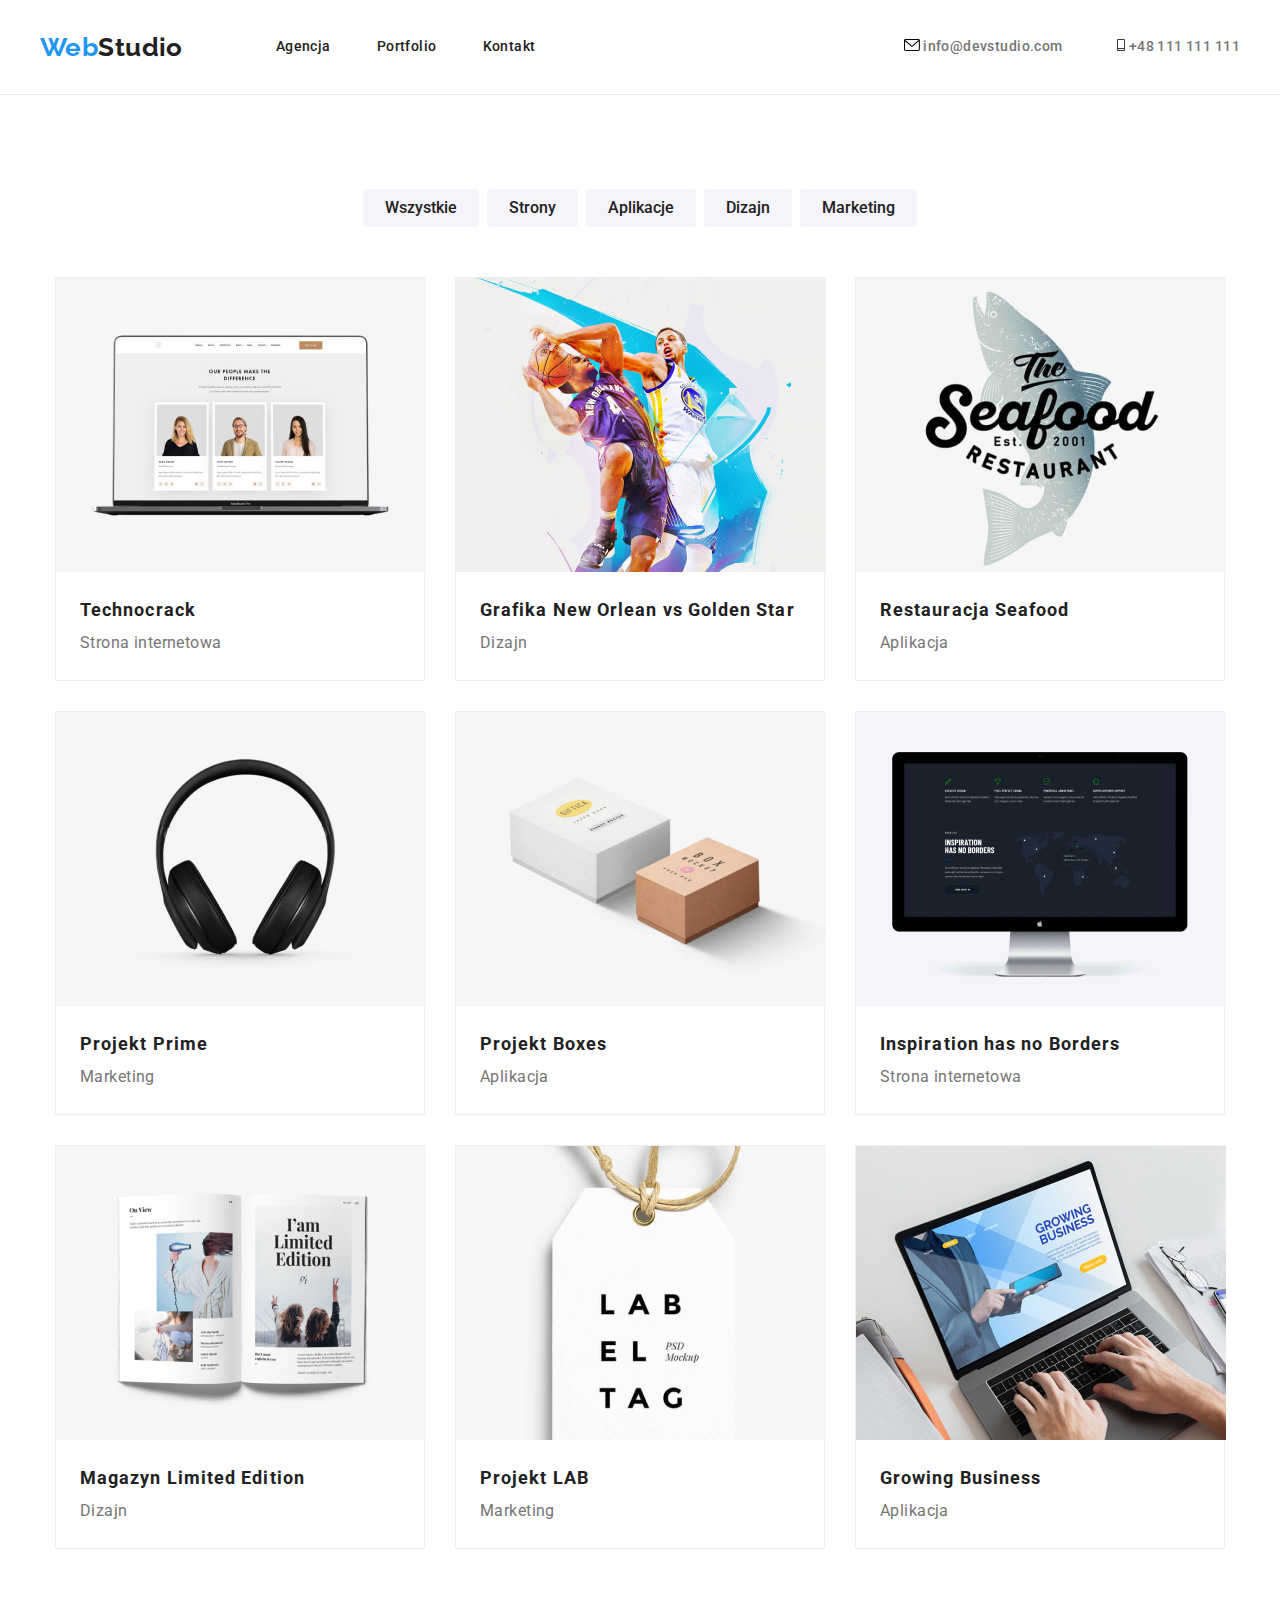
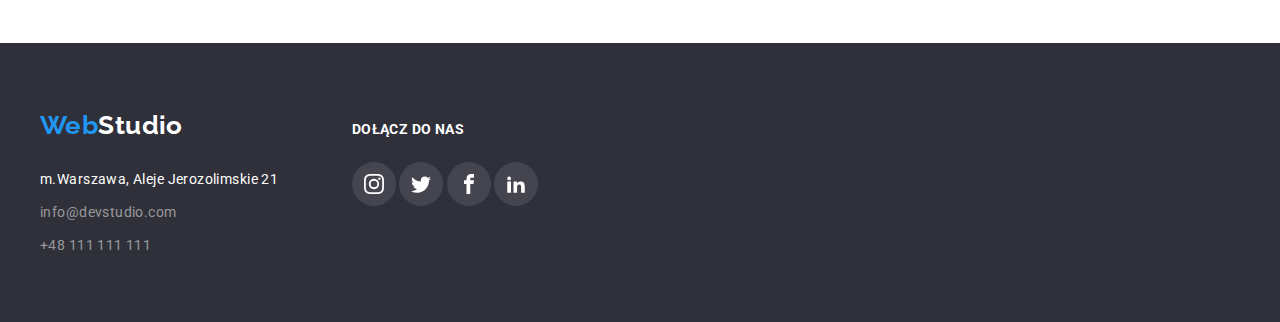
==== portfolio.html @ b8e0f30d "Add files via upload" ====
<!DOCTYPE html>
<html lang="pl">
  <head>
    <meta charset="UTF-8" />
    <meta http-equiv="X-UA-Compatible" content="IE=edge" />
    <meta name="viewport" content="width=device-width, initial-scale=1.0" />
    <title>Portfolio</title>

    <link rel="preconnect" href="https://fonts.googleapis.com" />
    <link rel="preconnect" href="https://fonts.gstatic.com" crossorigin />
    <link
      href="https://fonts.googleapis.com/css2?family=Raleway:wght@700&family=Roboto:wght@400;500;700;900&display=swap"
      rel="stylesheet"
    />

    <link rel="stylesheet" href="./css/styles.css" />
  </head>
  <body>
    <header class="border-nav">
      <div class="container">
        <!--Logo z linkiem-->
        <div class="line">
          <nav class="nav-list">
            <a class="logo-black" href="index.html"><span>Web</span>Studio</a>
            <!--sekcja nawigacyjna-->
            <ul class="nav-list-1">
              <li>
                <a class="link-nav" href="index.html"> Agencja</a>
              </li>
              <li><a class="link-nav" href="portfolio.html">Portfolio</a></li>
              <li><a class="link-nav" href="/kontakt">Kontakt</a></li>
            </ul>
          </nav>
          <!--kontakt-->
          <ul class="nav-list-2">
            <li>
              <a class="link-contact-header" href="mailto:info@devstudio.com">
                <svg width="16px" height="12px" class="icon-header-1">
                  <use href="images/icons.svg#icon-envelope"></use>
                </svg>
                info@devstudio.com</a
              >
            </li>
            <li>
              <a class="link-contact-header" href="tel:+48111111111">
                <svg width="16px" height="12px" class="icon-header-2">
                  <use href="images/icons.svg#icon-smartphone"></use></svg
                >+48 111 111 111</a
              >
            </li>
          </ul>
        </div>
      </div>
    </header>
    <main>
      <div class="container">
        <section class="section">
          <ul class="product-cards-nav">
            <li>
              <button class="link-button" type="button">Wszystkie</button>
            </li>
            <li>
              <button class="link-button" type="button">Strony</button>
            </li>
            <li>
              <button class="link-button" type="button">Aplikacje</button>
            </li>
            <li>
              <button class="link-button" type="button">Dizajn</button>
            </li>
            <li>
              <button class="link-button" type="button">Marketing</button>
            </li>
          </ul>

          <ul class="products-cards">
            <li class="product-background">
              <figure>
                <img
                  class="img"
                  src="./images/project1.jpg"
                  alt="Technocrack"
                  width="370"
                  height="294"
                />
                <figcaption class="description">
                  <h3 class="head-3">Technocrack</h3>
                  <p class="head-4">Strona internetowa</p>
                </figcaption>
              </figure>
            </li>
            <li class="product-background">
              <figure>
                <img
                  class="img"
                  src="./images/project2.jpg"
                  alt="New Orlean vs Golden Star"
                  width="370"
                  height="294"
                />
                <figcaption class="description">
                  <h3 class="head-3">Grafika New Orlean vs Golden Star</h3>
                  <p class="head-4">Dizajn</p>
                </figcaption>
              </figure>
            </li>

            <li class="product-background">
              <figure>
                <img
                  class="img"
                  src="./images/project3.jpg"
                  alt="Restauracja Seafood"
                  width="370"
                  height="294"
                />
                <figcaption class="description">
                  <h3 class="head-3">Restauracja Seafood</h3>
                  <p class="head-4">Aplikacja</p>
                </figcaption>
              </figure>
            </li>

            <li class="product-background">
              <figure>
                <img
                  class="img"
                  src="./images/project4.jpg"
                  alt="Projekt Prime"
                  width="370"
                  height="294"
                />
                <figcaption class="description">
                  <h3 class="head-3">Projekt Prime</h3>
                  <p class="head-4">Marketing</p>
                </figcaption>
              </figure>
            </li>

            <li class="product-background">
              <figure>
                <img
                  class="img"
                  src="./images/project5.jpg"
                  alt="Projekt Boxes"
                  width="370"
                  height="294"
                />
                <figcaption class="description">
                  <h3 class="head-3">Projekt Boxes</h3>
                  <p class="head-4">Aplikacja</p>
                </figcaption>
              </figure>
            </li>

            <li class="product-background">
              <figure>
                <img
                  class="img"
                  src="./images/project6.jpg"
                  alt="Inspiration has no Borders"
                  width="370"
                  height="294"
                />
                <figcaption class="description">
                  <h3 class="head-3">Inspiration has no Borders</h3>
                  <p class="head-4">Strona internetowa</p>
                </figcaption>
              </figure>
            </li>

            <li class="product-background">
              <figure>
                <img
                  class="img"
                  src="./images/project7.jpg"
                  alt="Magazyn Limited Edition"
                  width="370"
                  height="294"
                />
                <figcaption class="description">
                  <h3 class="head-3">Magazyn Limited Edition</h3>
                  <p class="head-4">Dizajn</p>
                </figcaption>
              </figure>
            </li>

            <li class="product-background">
              <figure>
                <img
                  class="img"
                  src="./images/project8.jpg"
                  alt="Projekt LAB"
                  width="370"
                  height="294"
                />
                <figcaption class="description">
                  <h3 class="head-3">Projekt LAB</h3>
                  <p class="head-4">Marketing</p>
                </figcaption>
              </figure>
            </li>

            <li class="product-background">
              <figure>
                <img
                  class="img"
                  src="./images/project9.jpg"
                  alt="Growing Business"
                  width="370"
                  height="294"
                />
                <figcaption class="description">
                  <h3 class="head-3">Growing Business</h3>
                  <p class="head-4">Aplikacja</p>
                </figcaption>
              </figure>
            </li>
          </ul>
        </section>
      </div>
    </main>

    <footer class="footer section">
      <div class="container">
        <div class="join">
          <a class="logo-white" href="index.html"><span>Web</span>Studio</a>

          <address class="adress">
            <ul>
              <li class="space">m.Warszawa, Aleje Jerozolimskie 21</li>
              <li class="space">
                <a class="link-nav-footer" href="mailto:info@devstudio.com">info@devstudio.com</a>
              </li>
              <li class="space">
                <a class="link-nav-footer" href="tel:+48111111111">+48 111 111 111</a>
              </li>
            </ul>
          </address>
        </div>
        <div class="join-1">
          <ul>
            <a class="adress-1">DOŁĄCZ DO NAS</a>
            <li class="position-2">
              <svg width="20px" height="20px" class="icon-1">
                <use href="images/icons.svg#icon-instagram"></use>
              </svg>
            </li>
            <li class="position-2">
              <svg width="20px" height="20px" class="icon-1">
                <use href="images/icons.svg#icon-twitter"></use>
              </svg>
            </li>
            <li class="position-2">
              <svg width="20px" height="20px" class="icon-1">
                <use href="images/icons.svg#icon-facebook"></use>
              </svg>
            </li>
            <li class="position-2">
              <svg width="20px" height="20px" class="icon-1">
                <use href="images/icons.svg#icon-linkedin2"></use>
              </svg>
            </li>
          </ul>
        </div>
      </div>
    </footer>
  </body>
</html>
---- css/styles.css ----
:root {
  --backgroud-page-color: #e5e5e5;
  --brand-main-color: #2196f3;
  --brand-color-background: #2f303a;
  --brand-color-black: #212121;
  --brand-color-grey: #f5f4fa;
  --brand-color-white: #ffffff;
  --nav-footer-color: #999999;
  --brand-color-contact: #757575;
  --backgroud-color-another: #ececec;
  --font-primary: 'Roboto', sans-serif;
  --font-main: 'Raleway', sans-serif;
  --icon-company-grey: #afb1b8;
}
* {
  margin: 0;
  padding: 0;
}
ul {
  list-style-type: none;
}
a {
  text-decoration: none;
}
button {
  cursor: pointer;
}
span {
  color: var(--brand-main-color);
}
h2 {
  font-weight: 700;
  font-size: 36px;
  line-height: 1.16;
  text-align: center;
}
p {
  color: var(--brand-color-contact);
  line-height: 1.19;
}

body {
  font-family: var(--font-primary);
  color: var(--brand-color-black);
  letter-spacing: 0.03em;
  font-size: 14px;
  line-height: 1.71;
}

.container {
  width: 100%;
  max-width: 1200px;
  margin: 0 auto;
}
.section {
  padding: 94px 0;
}

/*header*/

.border-nav {
  border-bottom: 1px solid #ececec;
}
.line {
  display: flex;
  align-items: center;
  justify-content: space-between;
}
.nav-list {
  display: flex;
  padding: 25px 0;
  align-items: center;
}

.nav-list-1 {
  display: flex;
  gap: 46px;
  padding-left: 93px;
}
.nav-list-2 {
  display: flex;
  gap: 50px;
  padding-left: 345px;
}

.logo-black,
.logo-white {
  font-family: var(--font-main);
  font-weight: 700;
  font-size: 26px;
}
.logo-black {
  color: var(--brand-color-black);
}
.logo-white {
  color: var(--brand-color-white);
  padding-bottom: 15.5px;
  display: inline-flex;
}
/*przyciski nawigacyjne*/
.link-nav,
.link-contact-header {
  font-weight: 500;
  color: var(--brand-color-black);
}

.link-contact-header {
  font-weight: 500;
  color: var(--brand-color-contact);
}
.link-contact-header:focus,
.link-contact-header:hover,
.link-nav:focus,
.link-nav:hover {
  color: var(--brand-main-color);

}

/*footer*/
.footer {
  background-color: var(--brand-color-background);
  padding: 60px 0;
  line-height: 1.71;
}
.adress {
  display: flex;
  justify-content: flex-start;
  font-style: normal;
  color: var(--brand-color-white);
  padding-right: 70px;
}
.link-nav-footer {
  justify-content: center;
  color: var(--nav-footer-color);
}
.link-nav-footer:focus,
.link-nav-footer:hover {
  color: var(--brand-main-color);
}
.space {
  padding: 4.5px 0;
}

/* sekcja zamów*/
.order {
  display: flex;
  background-color: var(--brand-color-background);
  background-image: linear-gradient(to right, rgba(47, 48, 58, 0.4), rgba(47, 48, 58, 0.4)),
    url(../images/Img.jpg);
  background-size: 1600px;
  background-repeat: no-repeat;
  background-position: 50% 50%;
  letter-spacing: 0.6em;
  text-align: center;
  justify-content: center;
  padding: 200px 0;
}
.background-gradient {
  display: flex;

  align-items: center;
}
/*tekst na szarym tle */
.title {
  font-weight: 900;
  font-size: 44px;
  line-height: 1.36;
  color: var(--brand-color-white);
  padding-bottom: 30px;
  letter-spacing: 0.06em;
}
/*przycisk zamów*/
.link-order-button {
  display: inline-flex;
  font-family: var(----font-primary); /*"Roboto", sans-serif;*/
  font-weight: 700;
  font-size: 16px;
  line-height: 1.875;
  background-color: var(--brand-main-color);
  color: var(--brand-color-white);
  letter-spacing: 0.06em;
  border-style: none;
  border-radius: 4px;
  padding: 10px 41px;
}

/* seckja lorem ipsum*/
.feature-list {
  display: flex;
  gap: 30px;
}
.head-1 {
  font-weight: 700;
  font-size: 14px;
  line-height: 1.14;
  padding-bottom: 10px;
  padding-top: 30px;
}
.head-2 {
  font-weight: 400;
  font-size: 14px;
  line-height: 1.71;
}

/*czym się zajmujemy*/

.what-we-do {
  padding-bottom: 50px;
  background-color: var(--brand-color-white);
}
.what-we-do-list {
  display: flex;
  justify-content: center;
  gap: 30px;
  filter: drop-shadow(0px 4px 4px rgba(0, 0, 0, 0.25));
}

/*nasz zespół*/

.team {
  background-color: var(--brand-color-grey);
}

.team-list-element {
  display: flex;
  gap: 30px;
  justify-content: center;
  padding-top: 50px;
}

.team-background {
  background-color: var(--brand-color-white);
  box-shadow: 0px 1px 3px rgba(0, 0, 0, 0.12), 0px 1px 1px rgba(0, 0, 0, 0.14),
    0px 2px 1px rgba(0, 0, 0, 0.2);
  border-radius: 0px 0px 4px 4px;
}
.name-1 {
  font-weight: 500;
  font-size: 16px;
  line-height: 1.17;
  padding-top: 30px;
  padding-bottom: 10px;
  text-align: center;
}
.name-2 {
  font-size: 16px;
  line-height: 1.19;
  text-align: center;
  padding-bottom: 8px;
}
/*nawigacja po portfolio*/

.product-cards-nav {
  display: flex;
  gap: 8px;
  padding-bottom: 50px;
  justify-content: center;
}
/*przyciski nawigacyjne portfolio*/

.link-button {
  display: flex;
  font-family: var(----font-primary);
  font-weight: 500;
  font-size: 16px;
  line-height: 1.625;
  color: var(--brand-color-black);
  background: var(--brand-color-grey);
  border-radius: 4px;
  padding: 6px 22px;
  border-style: none;
}
.link-button:focus,
.link-button:hover {
  color: var(--brand-color-white);
  background-color: var(--brand-main-color);
  box-shadow: 0px 3px 1px rgba(0, 0, 0, 0.1), 0px 1px 2px rgba(0, 0, 0, 0.08),
    0px 2px 2px rgba(0, 0, 0, 0.12);
}
/*karty produktów*/

.products-cards {
  display: flex;
  justify-content: center;
  flex-wrap: wrap;
  gap: 30px;
}
.product-background {
  display: block;
  background-color: var(--brand-color-white);
  width: 368px;
  height: 402px;
  border: 1px solid #eeeeee;
}
.product-background:focus,
.product-background:hover {
  box-shadow: 1px 1px rgba(0, 0, 0, 0.12), 0px 4px 4px rgba(0, 0, 0, 0.06),
    1px 4px 6px rgba(0, 0, 0, 0.16);
  cursor: pointer;
}

.description {
  padding: 20px 24px;
}

.head-3 {
  font-weight: 700;
  font-size: 18px;
  line-height: 2;
  letter-spacing: 0.06em;
}
.head-4 {
  font-size: 16px;
  line-height: 1.875;
}

/*pomocnicze*/

.padding-0 {
  padding-top: 0;
  padding-bottom: 53px;
}
.img {
  display: block;
}
.icon-header {
  display: inline-block;
  fill: black;
  padding-right: 10px;
}

.icon-header:focus,
.icon-header:hover {
fill: var(--brand-main-color);
}

.list-position {
  margin: 16px 32px 30px 32px;
}
.position {
  display: inline-flex;
  align-content: center;
}

.icon {
  fill: #afb1b8;
  cursor: pointer;
  padding: 12px;
}
.position:focus,
.position:hover {
  background-color: var(--brand-main-color);
  border-radius: 50%;
}
.icon:focus,
.icon:hover {
  fill: var(--brand-color-white);
  padding: 12px;
}

.position-2 {
  display: inline-flex;
  padding: 5px;
  font-style: normal;
  color: var(--brand-color-white);
  border-radius: 50%;
  background-color: rgba(255, 255, 255, 0.1);
  padding: 12px;
}
.icon-1 {
  fill: var(--brand-color-white);
  cursor: pointer;
}

.position-2:focus,
.position-2:hover {
  background-color: var(--brand-main-color);
}
.adress-1 {
  display: block;
  font-style: normal;
  color: var(--brand-color-white);
  padding-bottom: 20px;
  font-weight: 700;
}
.join {
  display: inline-flex;
  flex-direction: column;
}
.join-1 {
  display: inline-flex;
}

.icon-2 {
  fill: var(--icon-company-grey);
  border: 1px solid var(--icon-company-grey);
  padding: 16px 32px;
  cursor: pointer;
  border-radius: 4px;
}

.icon-2:focus,
.icon-2:hover {
  fill: var(--brand-main-color);
  border-color: var(--brand-main-color);
}
.position-company {
  display: flex;
  justify-content: space-between;
  align-items: center;
}
.img-lorem {
  background-color: var(--brand-color-grey);
  border-radius: 4px;
  padding: 25px 100px;
}
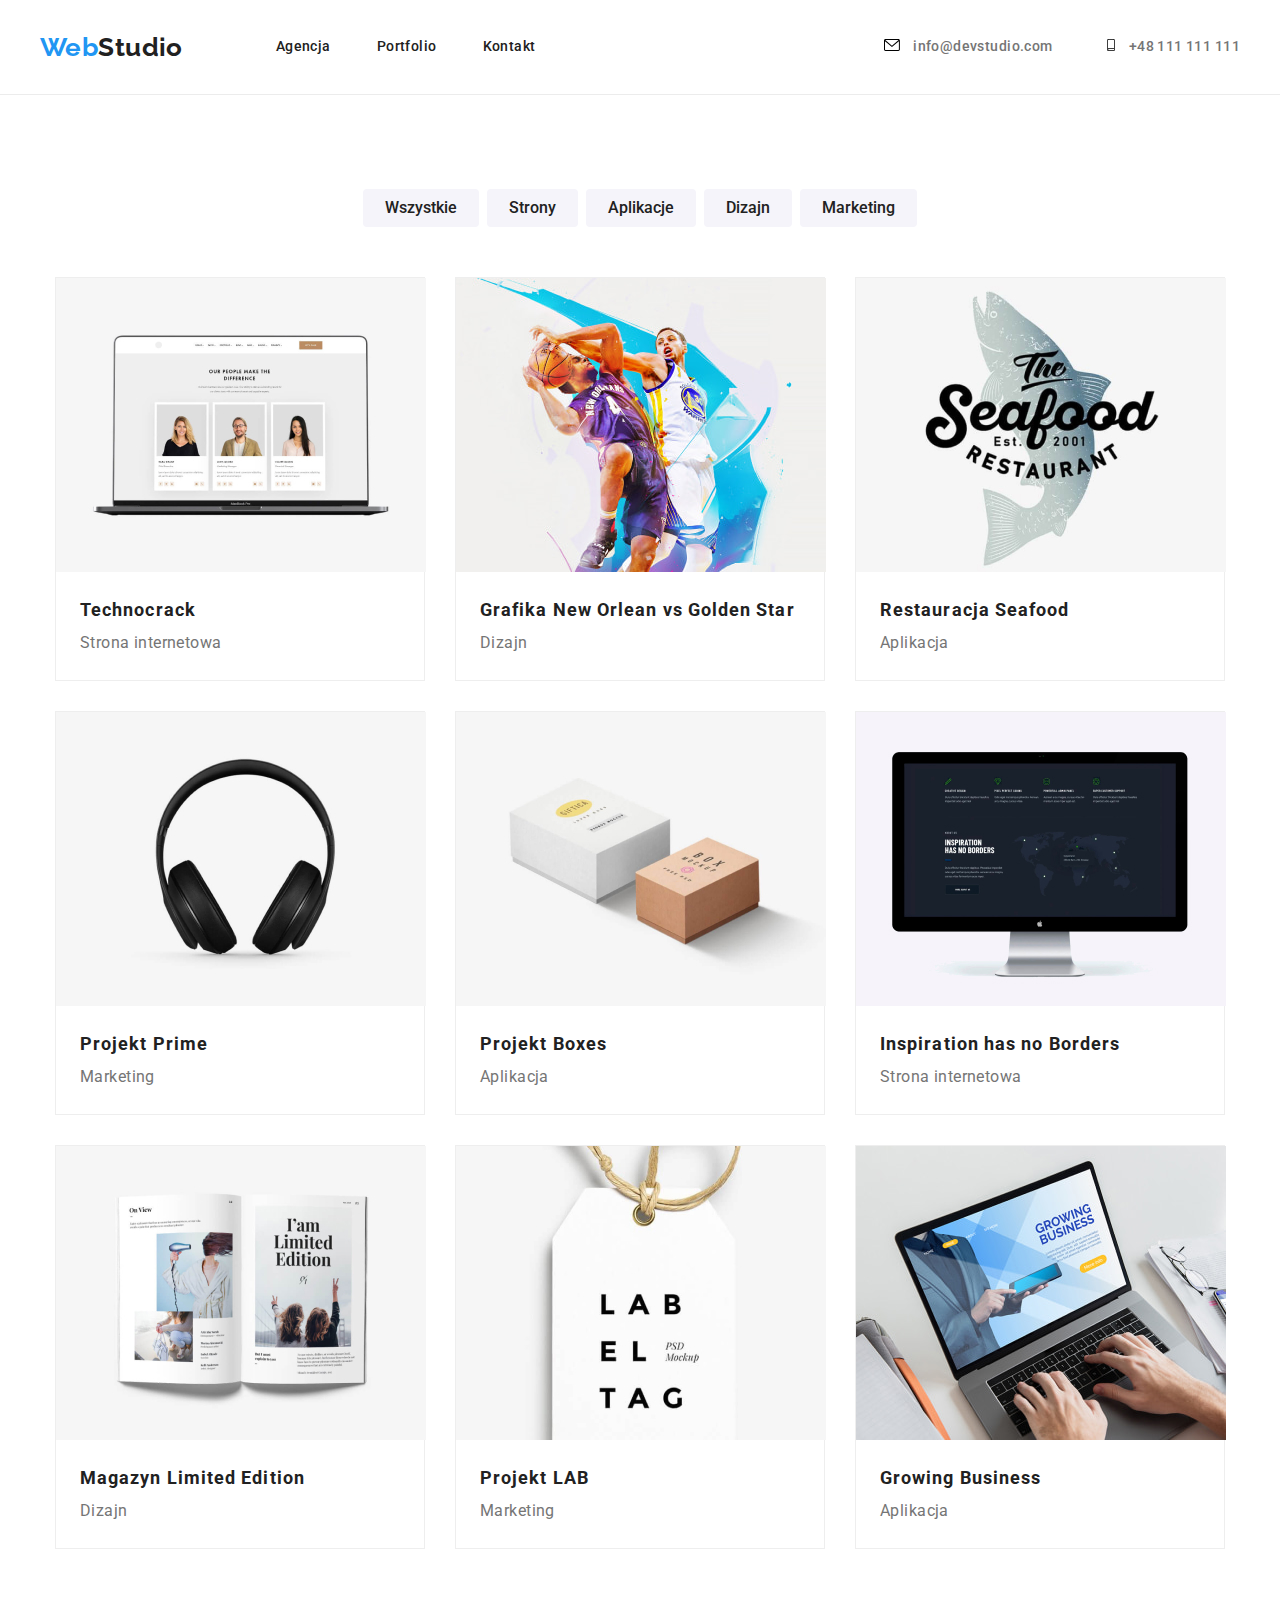
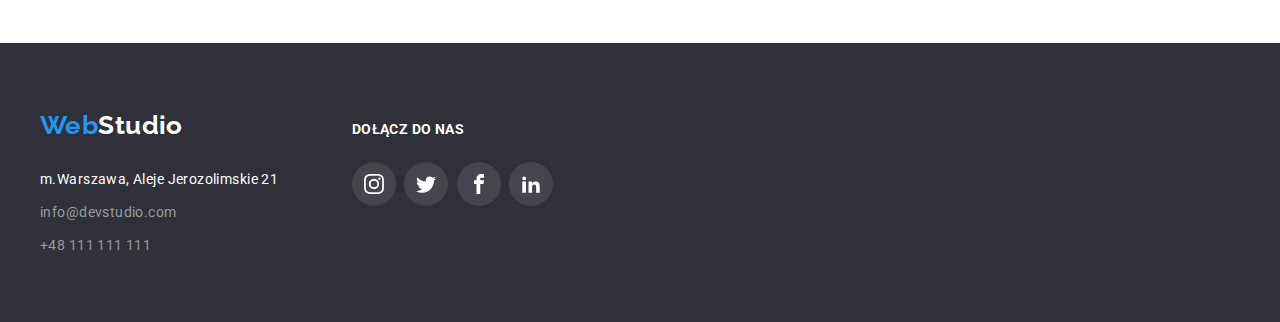
==== commit 118e77d9: "do sprawdzenia" ====
--- a/portfolio.html
+++ b/portfolio.html
@@ -35,7 +35,7 @@
           <ul class="nav-list-2">
             <li>
               <a class="link-contact-header" href="mailto:info@devstudio.com">
-                <svg width="16px" height="12px" class="icon-header-1">
+                <svg width="16px" height="12px" class="icon-header">
                   <use href="images/icons.svg#icon-envelope"></use>
                 </svg>
                 info@devstudio.com</a
@@ -43,7 +43,7 @@
             </li>
             <li>
               <a class="link-contact-header" href="tel:+48111111111">
-                <svg width="16px" height="12px" class="icon-header-2">
+                <svg width="16px" height="12px" class="icon-header">
                   <use href="images/icons.svg#icon-smartphone"></use></svg
                 >+48 111 111 111</a
               >
--- a/css/styles.css
+++ b/css/styles.css
@@ -113,7 +113,6 @@
 .link-nav:focus,
 .link-nav:hover {
   color: var(--brand-main-color);
-
 }
 
 /*footer*/
@@ -331,7 +330,7 @@
 
 .icon-header:focus,
 .icon-header:hover {
-fill: var(--brand-main-color);
+  fill: var(--brand-main-color);
 }
 
 .list-position {
@@ -360,14 +359,15 @@
 
 .position-2 {
   display: inline-flex;
-  padding: 5px;
   font-style: normal;
   color: var(--brand-color-white);
   border-radius: 50%;
   background-color: rgba(255, 255, 255, 0.1);
   padding: 12px;
+  margin-right: 5px;
 }
 .icon-1 {
+  display: flex;
   fill: var(--brand-color-white);
   cursor: pointer;
 }
@@ -377,8 +377,7 @@
   background-color: var(--brand-main-color);
 }
 .adress-1 {
-  display: block;
-  font-style: normal;
+  display: flex;
   color: var(--brand-color-white);
   padding-bottom: 20px;
   font-weight: 700;
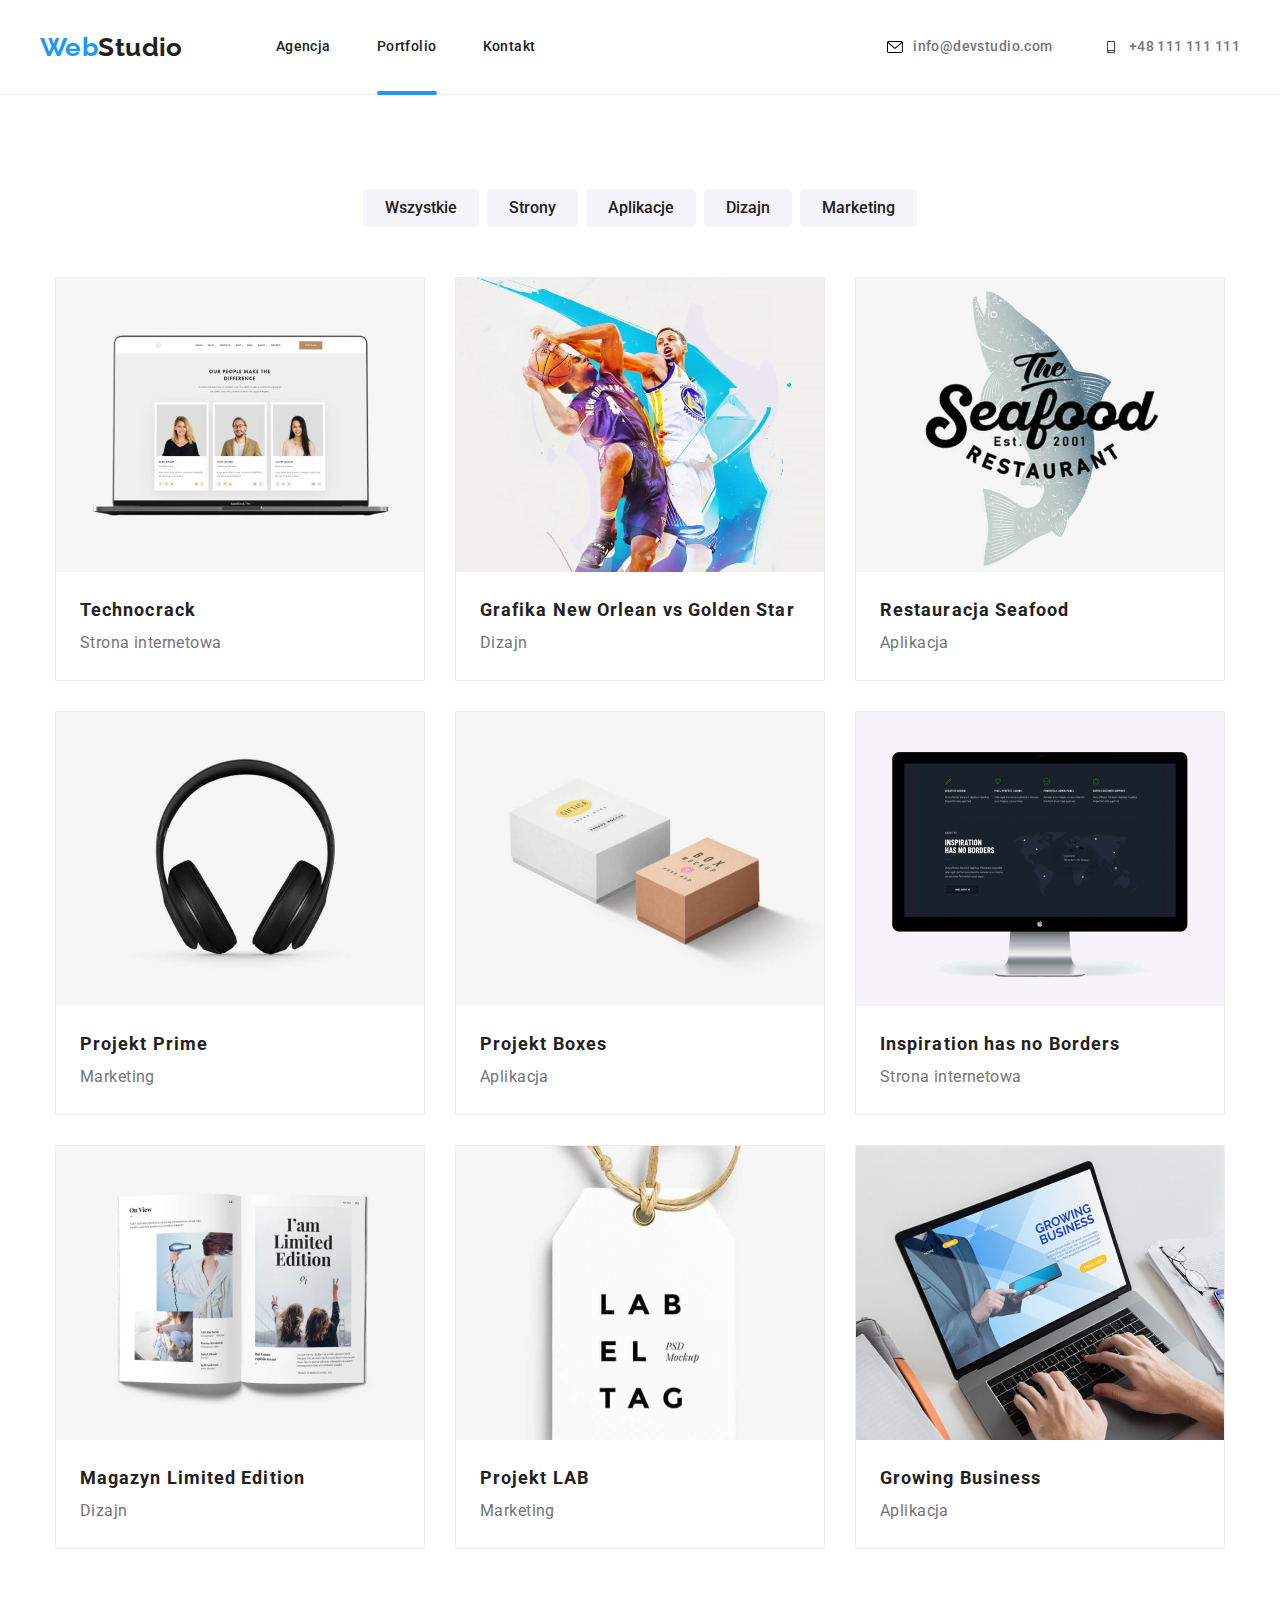
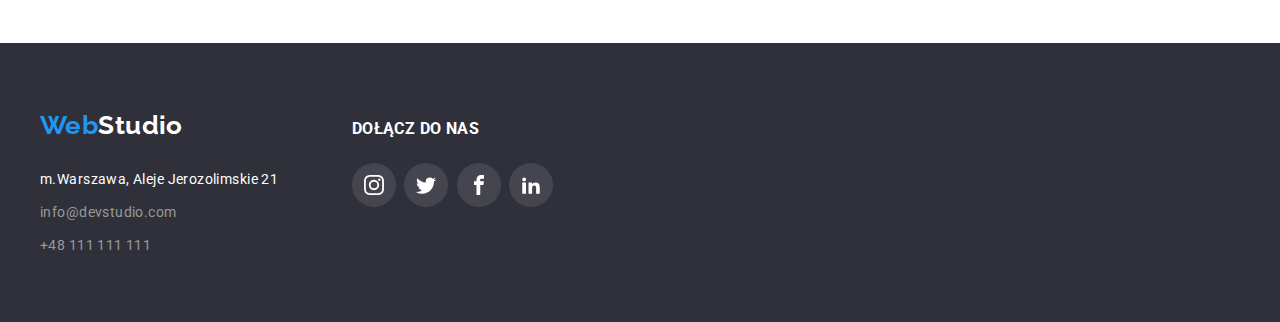
==== commit 2c824dd1: "zadanie nr 5, poprawki z zad 4" ====
--- a/portfolio.html
+++ b/portfolio.html
@@ -5,14 +5,13 @@
     <meta http-equiv="X-UA-Compatible" content="IE=edge" />
     <meta name="viewport" content="width=device-width, initial-scale=1.0" />
     <title>Portfolio</title>
-
+    <link rel="stylesheet" href="node_modules/modern-normalize/modern-normalize.css" />
     <link rel="preconnect" href="https://fonts.googleapis.com" />
     <link rel="preconnect" href="https://fonts.gstatic.com" crossorigin />
     <link
       href="https://fonts.googleapis.com/css2?family=Raleway:wght@700&family=Roboto:wght@400;500;700;900&display=swap"
       rel="stylesheet"
     />
-
     <link rel="stylesheet" href="./css/styles.css" />
   </head>
   <body>
@@ -27,23 +26,27 @@
               <li>
                 <a class="link-nav" href="index.html"> Agencja</a>
               </li>
-              <li><a class="link-nav" href="portfolio.html">Portfolio</a></li>
+              <li>
+                <div class="open-page">
+                  <a class="link-nav" href="portfolio.html">Portfolio</a>
+                </div>
+              </li>
               <li><a class="link-nav" href="/kontakt">Kontakt</a></li>
             </ul>
           </nav>
           <!--kontakt-->
           <ul class="nav-list-2">
             <li>
-              <a class="link-contact-header" href="mailto:info@devstudio.com">
-                <svg width="16px" height="12px" class="icon-header">
+              <a class="link-contact-header icon-header" href="mailto:info@devstudio.com">
+                <svg width="16px" height="12px">
                   <use href="images/icons.svg#icon-envelope"></use>
                 </svg>
                 info@devstudio.com</a
               >
             </li>
             <li>
-              <a class="link-contact-header" href="tel:+48111111111">
-                <svg width="16px" height="12px" class="icon-header">
+              <a class="link-contact-header icon-header" href="tel:+48111111111">
+                <svg width="16px" height="12px">
                   <use href="images/icons.svg#icon-smartphone"></use></svg
                 >+48 111 111 111</a
               >
@@ -72,160 +75,231 @@
               <button class="link-button" type="button">Marketing</button>
             </li>
           </ul>
-
           <ul class="products-cards">
-            <li class="product-background">
-              <figure>
-                <img
-                  class="img"
-                  src="./images/project1.jpg"
-                  alt="Technocrack"
-                  width="370"
-                  height="294"
-                />
-                <figcaption class="description">
-                  <h3 class="head-3">Technocrack</h3>
-                  <p class="head-4">Strona internetowa</p>
-                </figcaption>
-              </figure>
-            </li>
-            <li class="product-background">
-              <figure>
-                <img
-                  class="img"
-                  src="./images/project2.jpg"
-                  alt="New Orlean vs Golden Star"
-                  width="370"
-                  height="294"
-                />
-                <figcaption class="description">
-                  <h3 class="head-3">Grafika New Orlean vs Golden Star</h3>
-                  <p class="head-4">Dizajn</p>
-                </figcaption>
-              </figure>
-            </li>
-
-            <li class="product-background">
-              <figure>
-                <img
-                  class="img"
-                  src="./images/project3.jpg"
-                  alt="Restauracja Seafood"
-                  width="370"
-                  height="294"
-                />
-                <figcaption class="description">
-                  <h3 class="head-3">Restauracja Seafood</h3>
-                  <p class="head-4">Aplikacja</p>
-                </figcaption>
-              </figure>
-            </li>
-
-            <li class="product-background">
-              <figure>
-                <img
-                  class="img"
-                  src="./images/project4.jpg"
-                  alt="Projekt Prime"
-                  width="370"
-                  height="294"
-                />
-                <figcaption class="description">
-                  <h3 class="head-3">Projekt Prime</h3>
-                  <p class="head-4">Marketing</p>
-                </figcaption>
-              </figure>
-            </li>
-
-            <li class="product-background">
-              <figure>
-                <img
-                  class="img"
-                  src="./images/project5.jpg"
-                  alt="Projekt Boxes"
-                  width="370"
-                  height="294"
-                />
-                <figcaption class="description">
-                  <h3 class="head-3">Projekt Boxes</h3>
-                  <p class="head-4">Aplikacja</p>
-                </figcaption>
-              </figure>
-            </li>
-
-            <li class="product-background">
-              <figure>
-                <img
-                  class="img"
-                  src="./images/project6.jpg"
-                  alt="Inspiration has no Borders"
-                  width="370"
-                  height="294"
-                />
-                <figcaption class="description">
-                  <h3 class="head-3">Inspiration has no Borders</h3>
-                  <p class="head-4">Strona internetowa</p>
-                </figcaption>
-              </figure>
-            </li>
-
-            <li class="product-background">
-              <figure>
-                <img
-                  class="img"
-                  src="./images/project7.jpg"
-                  alt="Magazyn Limited Edition"
-                  width="370"
-                  height="294"
-                />
-                <figcaption class="description">
-                  <h3 class="head-3">Magazyn Limited Edition</h3>
-                  <p class="head-4">Dizajn</p>
-                </figcaption>
-              </figure>
-            </li>
-
-            <li class="product-background">
-              <figure>
-                <img
-                  class="img"
-                  src="./images/project8.jpg"
-                  alt="Projekt LAB"
-                  width="370"
-                  height="294"
-                />
-                <figcaption class="description">
-                  <h3 class="head-3">Projekt LAB</h3>
-                  <p class="head-4">Marketing</p>
-                </figcaption>
-              </figure>
-            </li>
-
-            <li class="product-background">
-              <figure>
-                <img
-                  class="img"
-                  src="./images/project9.jpg"
-                  alt="Growing Business"
-                  width="370"
-                  height="294"
-                />
-                <figcaption class="description">
-                  <h3 class="head-3">Growing Business</h3>
-                  <p class="head-4">Aplikacja</p>
-                </figcaption>
+            <li>
+              <figure class="product-background">
+                <div>
+                  <div class="img-description">
+                    <img
+                      class="img"
+                      src="./images/project1.jpg"
+                      alt="Technocrack"
+                      width="370"
+                      height="294"
+                    />
+                    <div class="card-description">
+                      Technocrack jest popularną platformą wykorzystywaną do rozpowszechniania
+                      koronawirusa. Firmy wykorzystują tę platformę do celów szpiegowskich i ataków
+                      na niezabezpieczone serwery konkurencji
+                    </div>
+                  </div>
+                  <figcaption class="description">
+                    <h3 class="head-3">Technocrack</h3>
+                    <p class="head-4">Strona internetowa</p>
+                  </figcaption>
+                </div>
+              </figure>
+            </li>
+            <li>
+              <figure class="product-background">
+                <div>
+                  <div class="img-description">
+                    <img
+                      class="img"
+                      src="./images/project2.jpg"
+                      alt="New Orlean vs Golden Star"
+                      width="370"
+                      height="294"
+                    />
+                    <div class="card-description">
+                      Technocrack jest popularną platformą wykorzystywaną do rozpowszechniania
+                      koronawirusa. Firmy wykorzystują tę platformę do celów szpiegowskich i ataków
+                      na niezabezpieczone serwery konkurencji
+                    </div>
+                  </div>
+                  <figcaption class="description">
+                    <h3 class="head-3">Grafika New Orlean vs Golden Star</h3>
+                    <p class="head-4">Dizajn</p>
+                  </figcaption>
+                </div>
+              </figure>
+            </li>
+            <li>
+              <figure class="product-background">
+                <div>
+                  <div class="img-description">
+                    <img
+                      class="img"
+                      src="./images/project3.jpg"
+                      alt="Restauracja Seafood"
+                      width="370"
+                      height="294"
+                    />
+                    <div class="card-description">
+                      Technocrack jest popularną platformą wykorzystywaną do rozpowszechniania
+                      koronawirusa. Firmy wykorzystują tę platformę do celów szpiegowskich i ataków
+                      na niezabezpieczone serwery konkurencji
+                    </div>
+                  </div>
+                  <figcaption class="description">
+                    <h3 class="head-3">Restauracja Seafood</h3>
+                    <p class="head-4">Aplikacja</p>
+                  </figcaption>
+                </div>
+              </figure>
+            </li>
+            <li>
+              <figure class="product-background">
+                <div>
+                  <div class="img-description">
+                    <img
+                      class="img"
+                      src="./images/project4.jpg"
+                      alt="Projekt Prime"
+                      width="370"
+                      height="294"
+                    />
+                    <div class="card-description">
+                      Technocrack jest popularną platformą wykorzystywaną do rozpowszechniania
+                      koronawirusa. Firmy wykorzystują tę platformę do celów szpiegowskich i ataków
+                      na niezabezpieczone serwery konkurencji
+                    </div>
+                  </div>
+                  <figcaption class="description">
+                    <h3 class="head-3">Projekt Prime</h3>
+                    <p class="head-4">Marketing</p>
+                  </figcaption>
+                </div>
+              </figure>
+            </li>
+            <li>
+              <figure class="product-background">
+                <div>
+                  <div class="img-description">
+                    <img
+                      class="img"
+                      src="./images/project5.jpg"
+                      alt="Projekt Boxes"
+                      width="370"
+                      height="294"
+                    />
+                    <div class="card-description">
+                      Technocrack jest popularną platformą wykorzystywaną do rozpowszechniania
+                      koronawirusa. Firmy wykorzystują tę platformę do celów szpiegowskich i ataków
+                      na niezabezpieczone serwery konkurencji
+                    </div>
+                  </div>
+                  <figcaption class="description">
+                    <h3 class="head-3">Projekt Boxes</h3>
+                    <p class="head-4">Aplikacja</p>
+                  </figcaption>
+                </div>
+              </figure>
+            </li>
+            <li>
+              <figure class="product-background">
+                <div>
+                  <div class="img-description">
+                    <img
+                      class="img"
+                      src="./images/project6.jpg"
+                      alt="Inspiration has no Borders"
+                      width="370"
+                      height="294"
+                    />
+                    <div class="card-description">
+                      Technocrack jest popularną platformą wykorzystywaną do rozpowszechniania
+                      koronawirusa. Firmy wykorzystują tę platformę do celów szpiegowskich i ataków
+                      na niezabezpieczone serwery konkurencji
+                    </div>
+                  </div>
+                  <figcaption class="description">
+                    <h3 class="head-3">Inspiration has no Borders</h3>
+                    <p class="head-4">Strona internetowa</p>
+                  </figcaption>
+                </div>
+              </figure>
+            </li>
+            <li>
+              <figure class="product-background">
+                <div>
+                  <div class="img-description">
+                    <img
+                      class="img"
+                      src="./images/project7.jpg"
+                      alt="Magazyn Limited Edition"
+                      width="370"
+                      height="294"
+                    />
+                    <div class="card-description">
+                      Technocrack jest popularną platformą wykorzystywaną do rozpowszechniania
+                      koronawirusa. Firmy wykorzystują tę platformę do celów szpiegowskich i ataków
+                      na niezabezpieczone serwery konkurencji
+                    </div>
+                  </div>
+                  <figcaption class="description">
+                    <h3 class="head-3">Magazyn Limited Edition</h3>
+                    <p class="head-4">Dizajn</p>
+                  </figcaption>
+                </div>
+              </figure>
+            </li>
+            <li>
+              <figure class="product-background">
+                <div>
+                  <div class="img-description">
+                    <img
+                      class="img"
+                      src="./images/project8.jpg"
+                      alt="Projekt LAB"
+                      width="370"
+                      height="294"
+                    />
+                    <div class="card-description">
+                      Technocrack jest popularną platformą wykorzystywaną do rozpowszechniania
+                      koronawirusa. Firmy wykorzystują tę platformę do celów szpiegowskich i ataków
+                      na niezabezpieczone serwery konkurencji
+                    </div>
+                  </div>
+                  <figcaption class="description">
+                    <h3 class="head-3">Projekt LAB</h3>
+                    <p class="head-4">Marketing</p>
+                  </figcaption>
+                </div>
+              </figure>
+            </li>
+            <li>
+              <figure class="product-background">
+                <div>
+                  <div class="img-description">
+                    <img
+                      class="img"
+                      src="./images/project9.jpg"
+                      alt="Growing Business"
+                      width="370"
+                      height="294"
+                    />
+                    <div class="card-description">
+                      Technocrack jest popularną platformą wykorzystywaną do rozpowszechniania
+                      koronawirusa. Firmy wykorzystują tę platformę do celów szpiegowskich i ataków
+                      na niezabezpieczone serwery konkurencji
+                    </div>
+                  </div>
+                  <figcaption class="description">
+                    <h3 class="head-3">Growing Business</h3>
+                    <p class="head-4">Aplikacja</p>
+                  </figcaption>
+                </div>
               </figure>
             </li>
           </ul>
         </section>
       </div>
     </main>
-
     <footer class="footer section">
       <div class="container">
         <div class="join">
           <a class="logo-white" href="index.html"><span>Web</span>Studio</a>
-
           <address class="adress">
             <ul>
               <li class="space">m.Warszawa, Aleje Jerozolimskie 21</li>
@@ -238,30 +312,32 @@
             </ul>
           </address>
         </div>
-        <div class="join-1">
-          <ul>
-            <a class="adress-1">DOŁĄCZ DO NAS</a>
-            <li class="position-2">
-              <svg width="20px" height="20px" class="icon-1">
-                <use href="images/icons.svg#icon-instagram"></use>
-              </svg>
-            </li>
-            <li class="position-2">
-              <svg width="20px" height="20px" class="icon-1">
-                <use href="images/icons.svg#icon-twitter"></use>
-              </svg>
-            </li>
-            <li class="position-2">
-              <svg width="20px" height="20px" class="icon-1">
-                <use href="images/icons.svg#icon-facebook"></use>
-              </svg>
-            </li>
-            <li class="position-2">
-              <svg width="20px" height="20px" class="icon-1">
-                <use href="images/icons.svg#icon-linkedin2"></use>
-              </svg>
-            </li>
-          </ul>
+        <div class="join">
+          <h3 class="adress-1">DOŁĄCZ DO NAS</h3>
+          <div>
+            <ul class="join-1">
+              <li class="position-2">
+                <svg width="20px" height="20px" class="icon-1">
+                  <use href="images/icons.svg#icon-instagram"></use>
+                </svg>
+              </li>
+              <li class="position-2">
+                <svg width="20px" height="20px" class="icon-1">
+                  <use href="images/icons.svg#icon-twitter"></use>
+                </svg>
+              </li>
+              <li class="position-2">
+                <svg width="20px" height="20px" class="icon-1">
+                  <use href="images/icons.svg#icon-facebook"></use>
+                </svg>
+              </li>
+              <li class="position-2">
+                <svg width="20px" height="20px" class="icon-1">
+                  <use href="images/icons.svg#icon-linkedin2"></use>
+                </svg>
+              </li>
+            </ul>
+          </div>
         </div>
       </div>
     </footer>
--- a/css/styles.css
+++ b/css/styles.css
@@ -80,7 +80,6 @@
 .nav-list-2 {
   display: flex;
   gap: 50px;
-  padding-left: 345px;
 }
 
 .logo-black,
@@ -105,6 +104,8 @@
 }
 
 .link-contact-header {
+  display: flex;
+  gap: 10px;
   font-weight: 500;
   color: var(--brand-color-contact);
 }
@@ -113,6 +114,7 @@
 .link-nav:focus,
 .link-nav:hover {
   color: var(--brand-main-color);
+  transition: color 0.25s cubic-bezier(0.4, 0, 0.2, 1);
 }
 
 /*footer*/
@@ -135,6 +137,7 @@
 .link-nav-footer:focus,
 .link-nav-footer:hover {
   color: var(--brand-main-color);
+  transition: color 0.25s cubic-bezier(0.4, 0, 0.2, 1);
 }
 .space {
   padding: 4.5px 0;
@@ -145,7 +148,7 @@
   display: flex;
   background-color: var(--brand-color-background);
   background-image: linear-gradient(to right, rgba(47, 48, 58, 0.4), rgba(47, 48, 58, 0.4)),
-    url(../images/Img.jpg);
+    url(../images/img-background.jpg);
   background-size: 1600px;
   background-repeat: no-repeat;
   background-position: 50% 50%;
@@ -156,7 +159,6 @@
 }
 .background-gradient {
   display: flex;
-
   align-items: center;
 }
 /*tekst na szarym tle */
@@ -275,6 +277,8 @@
   background-color: var(--brand-main-color);
   box-shadow: 0px 3px 1px rgba(0, 0, 0, 0.1), 0px 1px 2px rgba(0, 0, 0, 0.08),
     0px 2px 2px rgba(0, 0, 0, 0.12);
+  transition: background-color 0.25s cubic-bezier(0.4, 0, 0.2, 1),
+    color 0.25s cubic-bezier(0.4, 0, 0.2, 1), box-shadow 0.25s cubic-bezier(0.4, 0, 0.2, 1);
 }
 /*karty produktów*/
 
@@ -290,12 +294,14 @@
   width: 368px;
   height: 402px;
   border: 1px solid #eeeeee;
+  position: relative;
 }
 .product-background:focus,
 .product-background:hover {
   box-shadow: 1px 1px rgba(0, 0, 0, 0.12), 0px 4px 4px rgba(0, 0, 0, 0.06),
     1px 4px 6px rgba(0, 0, 0, 0.16);
   cursor: pointer;
+  transition: box-shadow 0.25s cubic-bezier(0.4, 0, 0.2, 1);
 }
 
 .description {
@@ -316,24 +322,28 @@
 /*pomocnicze*/
 
 .padding-0 {
-  padding-top: 0;
-  padding-bottom: 53px;
+  padding: 0 0 53px;
 }
 .img {
   display: block;
 }
 .icon-header {
-  display: inline-block;
+  display: flex;
   fill: black;
-  padding-right: 10px;
+  justify-content: center;
+  align-content: center;
+  align-items: center;
 }
 
 .icon-header:focus,
 .icon-header:hover {
   fill: var(--brand-main-color);
+  transition: fill 0.25s cubic-bezier(0.4, 0, 0.2, 1);
 }
 
 .list-position {
+  display: flex;
+  justify-content: space-between;
   margin: 16px 32px 30px 32px;
 }
 .position {
@@ -350,11 +360,13 @@
 .position:hover {
   background-color: var(--brand-main-color);
   border-radius: 50%;
+  transition: background-color 0.25s cubic-bezier(0.4, 0, 0.2, 1);
 }
 .icon:focus,
 .icon:hover {
   fill: var(--brand-color-white);
   padding: 12px;
+  transition: fill 0.25s cubic-bezier(0.4, 0, 0.2, 1);
 }
 
 .position-2 {
@@ -375,9 +387,10 @@
 .position-2:focus,
 .position-2:hover {
   background-color: var(--brand-main-color);
+  transition: background-color 0.25s cubic-bezier(0.4, 0, 0.2, 1);
 }
 .adress-1 {
-  display: flex;
+  display: inline-block;
   color: var(--brand-color-white);
   padding-bottom: 20px;
   font-weight: 700;
@@ -387,7 +400,7 @@
   flex-direction: column;
 }
 .join-1 {
-  display: inline-flex;
+  display: inline-block;
 }
 
 .icon-2 {
@@ -402,6 +415,8 @@
 .icon-2:hover {
   fill: var(--brand-main-color);
   border-color: var(--brand-main-color);
+  transition: border-color 0.25s cubic-bezier(0.4, 0, 0.2, 1),
+    fill 0.25s cubic-bezier(0.4, 0, 0.2, 1);
 }
 .position-company {
   display: flex;
@@ -413,3 +428,114 @@
   border-radius: 4px;
   padding: 25px 100px;
 }
+
+.open-page {
+  position: relative;
+}
+.open-page::after {
+  content: '';
+  position: absolute;
+  background: var(--brand-main-color);
+  height: 4px;
+  border-radius: 2px;
+  width: 100%;
+  display: block;
+  margin-top: 32px;
+}
+.image-with-title {
+  position: relative;
+  display: inline-flex;
+}
+.image-title {
+  position: absolute;
+  background-color: rgba(47, 48, 58, 0.8);
+  color: #ffffff;
+  text-align: center;
+  left: 0;
+  right: 0;
+  bottom: 0;
+  padding-top: 27px;
+  padding-bottom: 27px;
+  font-family: var(--font-primary);
+  font-size: 14px;
+  font-weight: 700;
+}
+.card {
+  position: relative;
+}
+
+.card-description {
+  position: absolute;
+  margin: 0;
+  left: 0;
+  right: 0;
+  top: 0;
+  bottom: 0;
+  background-color: rgba(33, 150, 243, 0.9);
+  color: #ffffff;
+  font-family: var(--font-primary);
+  font-size: 18px;
+  line-height: 1.56;
+  letter-spacing: 0.03em;
+  padding: 49px 45px 49px 25px;
+  overflow-y: auto;
+}
+
+.img-description {
+  position: relative;
+  overflow: hidden;
+}
+.img-description {
+  display: block;
+  object-fit: cover;
+  width: 100%;
+  height: 100%;
+}
+
+.card-description {
+  transform: translateY(100%);
+  transition: transform 0.25s cubic-bezier(0.4, 0, 0.2, 1);
+}
+.product-background:hover .card-description {
+  transform: translateY(0);
+}
+.is-hidden {
+  pointer-events: none;
+  visibility: hidden;
+  opacity: 0;
+}
+.backdrop {
+  position: fixed;
+  left: 0;
+  right: 0;
+  top: 0;
+  bottom: 0;
+  background-color: rgba(0, 0, 0, 0.2);
+  transition: visibility 0.5s cubic-bezier(0.4, 0, 0.2, 1),
+    opacity 0.5s cubic-bezier(0.4, 0, 0.2, 1);
+  z-index: 1;
+}
+.modal {
+  position: absolute;
+  left: 50%;
+  top: 50%;
+  transform: translate(-50%, -50%) scale(1) rotate(0deg);
+  background-color: #ffffff;
+  width: 521px;
+  height: 581px;
+  border-radius: 4px;
+  transition: transform 0.5s cubic-bezier(0.4, 0, 0.2, 1);
+  padding: 8px;
+}
+.is-hidden .modal {
+  transform: translate(-50%, -50%) scale(0) rotate(270deg);
+}
+.close-button {
+  display: flex;
+  border-radius: 50%;
+  border-style: none;
+}
+.button-position {
+  display: flex;
+  justify-content: flex-end;
+}
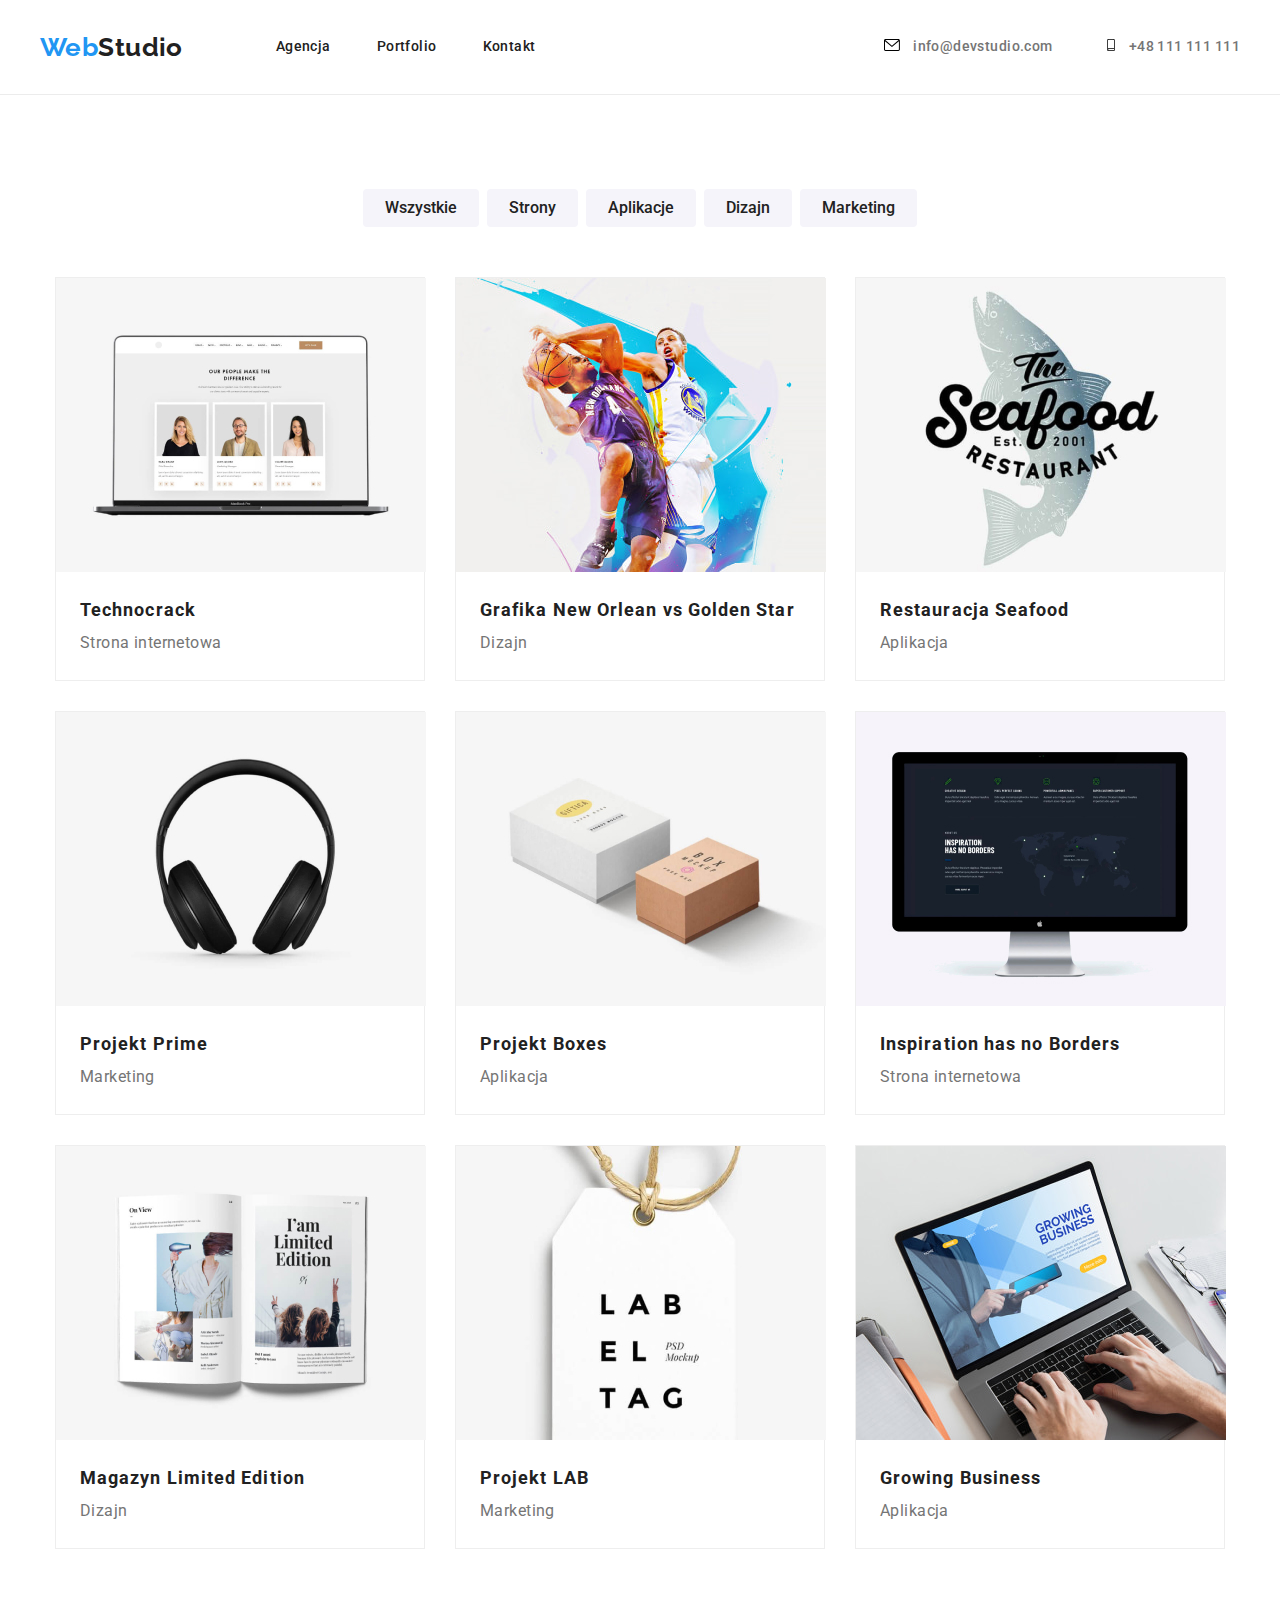
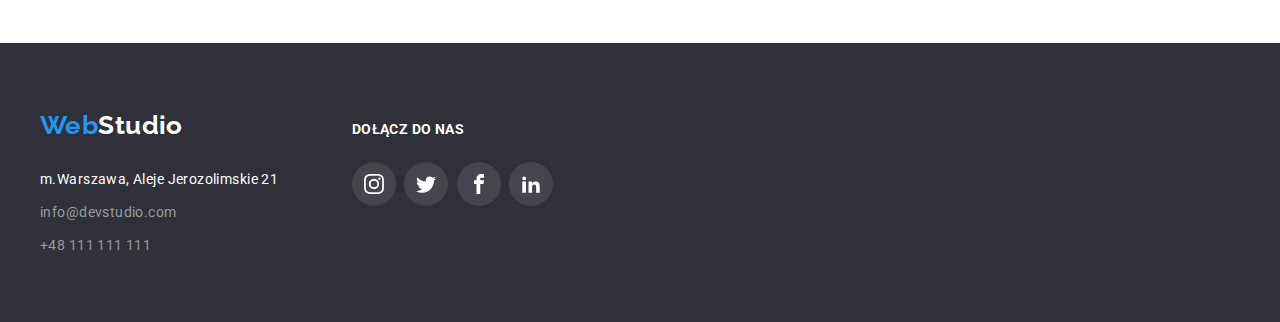
==== commit 559260c9: "cofam zmiany" ====
--- a/portfolio.html
+++ b/portfolio.html
@@ -5,13 +5,14 @@
     <meta http-equiv="X-UA-Compatible" content="IE=edge" />
     <meta name="viewport" content="width=device-width, initial-scale=1.0" />
     <title>Portfolio</title>
-    <link rel="stylesheet" href="node_modules/modern-normalize/modern-normalize.css" />
+
     <link rel="preconnect" href="https://fonts.googleapis.com" />
     <link rel="preconnect" href="https://fonts.gstatic.com" crossorigin />
     <link
       href="https://fonts.googleapis.com/css2?family=Raleway:wght@700&family=Roboto:wght@400;500;700;900&display=swap"
       rel="stylesheet"
     />
+
     <link rel="stylesheet" href="./css/styles.css" />
   </head>
   <body>
@@ -26,27 +27,23 @@
               <li>
                 <a class="link-nav" href="index.html"> Agencja</a>
               </li>
-              <li>
-                <div class="open-page">
-                  <a class="link-nav" href="portfolio.html">Portfolio</a>
-                </div>
-              </li>
+              <li><a class="link-nav" href="portfolio.html">Portfolio</a></li>
               <li><a class="link-nav" href="/kontakt">Kontakt</a></li>
             </ul>
           </nav>
           <!--kontakt-->
           <ul class="nav-list-2">
             <li>
-              <a class="link-contact-header icon-header" href="mailto:info@devstudio.com">
-                <svg width="16px" height="12px">
+              <a class="link-contact-header" href="mailto:info@devstudio.com">
+                <svg width="16px" height="12px" class="icon-header">
                   <use href="images/icons.svg#icon-envelope"></use>
                 </svg>
                 info@devstudio.com</a
               >
             </li>
             <li>
-              <a class="link-contact-header icon-header" href="tel:+48111111111">
-                <svg width="16px" height="12px">
+              <a class="link-contact-header" href="tel:+48111111111">
+                <svg width="16px" height="12px" class="icon-header">
                   <use href="images/icons.svg#icon-smartphone"></use></svg
                 >+48 111 111 111</a
               >
@@ -75,231 +72,160 @@
               <button class="link-button" type="button">Marketing</button>
             </li>
           </ul>
+
           <ul class="products-cards">
-            <li>
-              <figure class="product-background">
-                <div>
-                  <div class="img-description">
-                    <img
-                      class="img"
-                      src="./images/project1.jpg"
-                      alt="Technocrack"
-                      width="370"
-                      height="294"
-                    />
-                    <div class="card-description">
-                      Technocrack jest popularną platformą wykorzystywaną do rozpowszechniania
-                      koronawirusa. Firmy wykorzystują tę platformę do celów szpiegowskich i ataków
-                      na niezabezpieczone serwery konkurencji
-                    </div>
-                  </div>
-                  <figcaption class="description">
-                    <h3 class="head-3">Technocrack</h3>
-                    <p class="head-4">Strona internetowa</p>
-                  </figcaption>
-                </div>
-              </figure>
-            </li>
-            <li>
-              <figure class="product-background">
-                <div>
-                  <div class="img-description">
-                    <img
-                      class="img"
-                      src="./images/project2.jpg"
-                      alt="New Orlean vs Golden Star"
-                      width="370"
-                      height="294"
-                    />
-                    <div class="card-description">
-                      Technocrack jest popularną platformą wykorzystywaną do rozpowszechniania
-                      koronawirusa. Firmy wykorzystują tę platformę do celów szpiegowskich i ataków
-                      na niezabezpieczone serwery konkurencji
-                    </div>
-                  </div>
-                  <figcaption class="description">
-                    <h3 class="head-3">Grafika New Orlean vs Golden Star</h3>
-                    <p class="head-4">Dizajn</p>
-                  </figcaption>
-                </div>
-              </figure>
-            </li>
-            <li>
-              <figure class="product-background">
-                <div>
-                  <div class="img-description">
-                    <img
-                      class="img"
-                      src="./images/project3.jpg"
-                      alt="Restauracja Seafood"
-                      width="370"
-                      height="294"
-                    />
-                    <div class="card-description">
-                      Technocrack jest popularną platformą wykorzystywaną do rozpowszechniania
-                      koronawirusa. Firmy wykorzystują tę platformę do celów szpiegowskich i ataków
-                      na niezabezpieczone serwery konkurencji
-                    </div>
-                  </div>
-                  <figcaption class="description">
-                    <h3 class="head-3">Restauracja Seafood</h3>
-                    <p class="head-4">Aplikacja</p>
-                  </figcaption>
-                </div>
-              </figure>
-            </li>
-            <li>
-              <figure class="product-background">
-                <div>
-                  <div class="img-description">
-                    <img
-                      class="img"
-                      src="./images/project4.jpg"
-                      alt="Projekt Prime"
-                      width="370"
-                      height="294"
-                    />
-                    <div class="card-description">
-                      Technocrack jest popularną platformą wykorzystywaną do rozpowszechniania
-                      koronawirusa. Firmy wykorzystują tę platformę do celów szpiegowskich i ataków
-                      na niezabezpieczone serwery konkurencji
-                    </div>
-                  </div>
-                  <figcaption class="description">
-                    <h3 class="head-3">Projekt Prime</h3>
-                    <p class="head-4">Marketing</p>
-                  </figcaption>
-                </div>
-              </figure>
-            </li>
-            <li>
-              <figure class="product-background">
-                <div>
-                  <div class="img-description">
-                    <img
-                      class="img"
-                      src="./images/project5.jpg"
-                      alt="Projekt Boxes"
-                      width="370"
-                      height="294"
-                    />
-                    <div class="card-description">
-                      Technocrack jest popularną platformą wykorzystywaną do rozpowszechniania
-                      koronawirusa. Firmy wykorzystują tę platformę do celów szpiegowskich i ataków
-                      na niezabezpieczone serwery konkurencji
-                    </div>
-                  </div>
-                  <figcaption class="description">
-                    <h3 class="head-3">Projekt Boxes</h3>
-                    <p class="head-4">Aplikacja</p>
-                  </figcaption>
-                </div>
-              </figure>
-            </li>
-            <li>
-              <figure class="product-background">
-                <div>
-                  <div class="img-description">
-                    <img
-                      class="img"
-                      src="./images/project6.jpg"
-                      alt="Inspiration has no Borders"
-                      width="370"
-                      height="294"
-                    />
-                    <div class="card-description">
-                      Technocrack jest popularną platformą wykorzystywaną do rozpowszechniania
-                      koronawirusa. Firmy wykorzystują tę platformę do celów szpiegowskich i ataków
-                      na niezabezpieczone serwery konkurencji
-                    </div>
-                  </div>
-                  <figcaption class="description">
-                    <h3 class="head-3">Inspiration has no Borders</h3>
-                    <p class="head-4">Strona internetowa</p>
-                  </figcaption>
-                </div>
-              </figure>
-            </li>
-            <li>
-              <figure class="product-background">
-                <div>
-                  <div class="img-description">
-                    <img
-                      class="img"
-                      src="./images/project7.jpg"
-                      alt="Magazyn Limited Edition"
-                      width="370"
-                      height="294"
-                    />
-                    <div class="card-description">
-                      Technocrack jest popularną platformą wykorzystywaną do rozpowszechniania
-                      koronawirusa. Firmy wykorzystują tę platformę do celów szpiegowskich i ataków
-                      na niezabezpieczone serwery konkurencji
-                    </div>
-                  </div>
-                  <figcaption class="description">
-                    <h3 class="head-3">Magazyn Limited Edition</h3>
-                    <p class="head-4">Dizajn</p>
-                  </figcaption>
-                </div>
-              </figure>
-            </li>
-            <li>
-              <figure class="product-background">
-                <div>
-                  <div class="img-description">
-                    <img
-                      class="img"
-                      src="./images/project8.jpg"
-                      alt="Projekt LAB"
-                      width="370"
-                      height="294"
-                    />
-                    <div class="card-description">
-                      Technocrack jest popularną platformą wykorzystywaną do rozpowszechniania
-                      koronawirusa. Firmy wykorzystują tę platformę do celów szpiegowskich i ataków
-                      na niezabezpieczone serwery konkurencji
-                    </div>
-                  </div>
-                  <figcaption class="description">
-                    <h3 class="head-3">Projekt LAB</h3>
-                    <p class="head-4">Marketing</p>
-                  </figcaption>
-                </div>
-              </figure>
-            </li>
-            <li>
-              <figure class="product-background">
-                <div>
-                  <div class="img-description">
-                    <img
-                      class="img"
-                      src="./images/project9.jpg"
-                      alt="Growing Business"
-                      width="370"
-                      height="294"
-                    />
-                    <div class="card-description">
-                      Technocrack jest popularną platformą wykorzystywaną do rozpowszechniania
-                      koronawirusa. Firmy wykorzystują tę platformę do celów szpiegowskich i ataków
-                      na niezabezpieczone serwery konkurencji
-                    </div>
-                  </div>
-                  <figcaption class="description">
-                    <h3 class="head-3">Growing Business</h3>
-                    <p class="head-4">Aplikacja</p>
-                  </figcaption>
-                </div>
+            <li class="product-background">
+              <figure>
+                <img
+                  class="img"
+                  src="./images/project1.jpg"
+                  alt="Technocrack"
+                  width="370"
+                  height="294"
+                />
+                <figcaption class="description">
+                  <h3 class="head-3">Technocrack</h3>
+                  <p class="head-4">Strona internetowa</p>
+                </figcaption>
+              </figure>
+            </li>
+            <li class="product-background">
+              <figure>
+                <img
+                  class="img"
+                  src="./images/project2.jpg"
+                  alt="New Orlean vs Golden Star"
+                  width="370"
+                  height="294"
+                />
+                <figcaption class="description">
+                  <h3 class="head-3">Grafika New Orlean vs Golden Star</h3>
+                  <p class="head-4">Dizajn</p>
+                </figcaption>
+              </figure>
+            </li>
+
+            <li class="product-background">
+              <figure>
+                <img
+                  class="img"
+                  src="./images/project3.jpg"
+                  alt="Restauracja Seafood"
+                  width="370"
+                  height="294"
+                />
+                <figcaption class="description">
+                  <h3 class="head-3">Restauracja Seafood</h3>
+                  <p class="head-4">Aplikacja</p>
+                </figcaption>
+              </figure>
+            </li>
+
+            <li class="product-background">
+              <figure>
+                <img
+                  class="img"
+                  src="./images/project4.jpg"
+                  alt="Projekt Prime"
+                  width="370"
+                  height="294"
+                />
+                <figcaption class="description">
+                  <h3 class="head-3">Projekt Prime</h3>
+                  <p class="head-4">Marketing</p>
+                </figcaption>
+              </figure>
+            </li>
+
+            <li class="product-background">
+              <figure>
+                <img
+                  class="img"
+                  src="./images/project5.jpg"
+                  alt="Projekt Boxes"
+                  width="370"
+                  height="294"
+                />
+                <figcaption class="description">
+                  <h3 class="head-3">Projekt Boxes</h3>
+                  <p class="head-4">Aplikacja</p>
+                </figcaption>
+              </figure>
+            </li>
+
+            <li class="product-background">
+              <figure>
+                <img
+                  class="img"
+                  src="./images/project6.jpg"
+                  alt="Inspiration has no Borders"
+                  width="370"
+                  height="294"
+                />
+                <figcaption class="description">
+                  <h3 class="head-3">Inspiration has no Borders</h3>
+                  <p class="head-4">Strona internetowa</p>
+                </figcaption>
+              </figure>
+            </li>
+
+            <li class="product-background">
+              <figure>
+                <img
+                  class="img"
+                  src="./images/project7.jpg"
+                  alt="Magazyn Limited Edition"
+                  width="370"
+                  height="294"
+                />
+                <figcaption class="description">
+                  <h3 class="head-3">Magazyn Limited Edition</h3>
+                  <p class="head-4">Dizajn</p>
+                </figcaption>
+              </figure>
+            </li>
+
+            <li class="product-background">
+              <figure>
+                <img
+                  class="img"
+                  src="./images/project8.jpg"
+                  alt="Projekt LAB"
+                  width="370"
+                  height="294"
+                />
+                <figcaption class="description">
+                  <h3 class="head-3">Projekt LAB</h3>
+                  <p class="head-4">Marketing</p>
+                </figcaption>
+              </figure>
+            </li>
+
+            <li class="product-background">
+              <figure>
+                <img
+                  class="img"
+                  src="./images/project9.jpg"
+                  alt="Growing Business"
+                  width="370"
+                  height="294"
+                />
+                <figcaption class="description">
+                  <h3 class="head-3">Growing Business</h3>
+                  <p class="head-4">Aplikacja</p>
+                </figcaption>
               </figure>
             </li>
           </ul>
         </section>
       </div>
     </main>
+
     <footer class="footer section">
       <div class="container">
         <div class="join">
           <a class="logo-white" href="index.html"><span>Web</span>Studio</a>
+
           <address class="adress">
             <ul>
               <li class="space">m.Warszawa, Aleje Jerozolimskie 21</li>
@@ -313,7 +239,7 @@
           </address>
         </div>
         <div class="join">
-          <h3 class="adress-1">DOŁĄCZ DO NAS</h3>
+          <a class="adress-1">DOŁĄCZ DO NAS</a>
           <div>
             <ul class="join-1">
               <li class="position-2">
--- a/css/styles.css
+++ b/css/styles.css
@@ -80,6 +80,7 @@
 .nav-list-2 {
   display: flex;
   gap: 50px;
+  padding-left: 345px;
 }
 
 .logo-black,
@@ -104,8 +105,6 @@
 }
 
 .link-contact-header {
-  display: flex;
-  gap: 10px;
   font-weight: 500;
   color: var(--brand-color-contact);
 }
@@ -114,7 +113,6 @@
 .link-nav:focus,
 .link-nav:hover {
   color: var(--brand-main-color);
-  transition: color 0.25s cubic-bezier(0.4, 0, 0.2, 1);
 }
 
 /*footer*/
@@ -137,7 +135,6 @@
 .link-nav-footer:focus,
 .link-nav-footer:hover {
   color: var(--brand-main-color);
-  transition: color 0.25s cubic-bezier(0.4, 0, 0.2, 1);
 }
 .space {
   padding: 4.5px 0;
@@ -148,7 +145,7 @@
   display: flex;
   background-color: var(--brand-color-background);
   background-image: linear-gradient(to right, rgba(47, 48, 58, 0.4), rgba(47, 48, 58, 0.4)),
-    url(../images/img-background.jpg);
+    url(../images/Img.jpg);
   background-size: 1600px;
   background-repeat: no-repeat;
   background-position: 50% 50%;
@@ -159,6 +156,7 @@
 }
 .background-gradient {
   display: flex;
+
   align-items: center;
 }
 /*tekst na szarym tle */
@@ -277,8 +275,6 @@
   background-color: var(--brand-main-color);
   box-shadow: 0px 3px 1px rgba(0, 0, 0, 0.1), 0px 1px 2px rgba(0, 0, 0, 0.08),
     0px 2px 2px rgba(0, 0, 0, 0.12);
-  transition: background-color 0.25s cubic-bezier(0.4, 0, 0.2, 1),
-    color 0.25s cubic-bezier(0.4, 0, 0.2, 1), box-shadow 0.25s cubic-bezier(0.4, 0, 0.2, 1);
 }
 /*karty produktów*/
 
@@ -294,14 +290,12 @@
   width: 368px;
   height: 402px;
   border: 1px solid #eeeeee;
-  position: relative;
 }
 .product-background:focus,
 .product-background:hover {
   box-shadow: 1px 1px rgba(0, 0, 0, 0.12), 0px 4px 4px rgba(0, 0, 0, 0.06),
     1px 4px 6px rgba(0, 0, 0, 0.16);
   cursor: pointer;
-  transition: box-shadow 0.25s cubic-bezier(0.4, 0, 0.2, 1);
 }
 
 .description {
@@ -322,28 +316,24 @@
 /*pomocnicze*/
 
 .padding-0 {
-  padding: 0 0 53px;
+  padding-top: 0;
+  padding-bottom: 53px;
 }
 .img {
   display: block;
 }
 .icon-header {
-  display: flex;
+  display: inline-block;
   fill: black;
-  justify-content: center;
-  align-content: center;
-  align-items: center;
+  padding-right: 10px;
 }
 
 .icon-header:focus,
 .icon-header:hover {
   fill: var(--brand-main-color);
-  transition: fill 0.25s cubic-bezier(0.4, 0, 0.2, 1);
 }
 
 .list-position {
-  display: flex;
-  justify-content: space-between;
   margin: 16px 32px 30px 32px;
 }
 .position {
@@ -360,13 +350,11 @@
 .position:hover {
   background-color: var(--brand-main-color);
   border-radius: 50%;
-  transition: background-color 0.25s cubic-bezier(0.4, 0, 0.2, 1);
 }
 .icon:focus,
 .icon:hover {
   fill: var(--brand-color-white);
   padding: 12px;
-  transition: fill 0.25s cubic-bezier(0.4, 0, 0.2, 1);
 }
 
 .position-2 {
@@ -387,7 +375,6 @@
 .position-2:focus,
 .position-2:hover {
   background-color: var(--brand-main-color);
-  transition: background-color 0.25s cubic-bezier(0.4, 0, 0.2, 1);
 }
 .adress-1 {
   display: inline-block;
@@ -415,8 +402,6 @@
 .icon-2:hover {
   fill: var(--brand-main-color);
   border-color: var(--brand-main-color);
-  transition: border-color 0.25s cubic-bezier(0.4, 0, 0.2, 1),
-    fill 0.25s cubic-bezier(0.4, 0, 0.2, 1);
 }
 .position-company {
   display: flex;
@@ -428,114 +413,3 @@
   border-radius: 4px;
   padding: 25px 100px;
 }
-
-.open-page {
-  position: relative;
-}
-.open-page::after {
-  content: '';
-  position: absolute;
-  background: var(--brand-main-color);
-  height: 4px;
-  border-radius: 2px;
-  width: 100%;
-  display: block;
-  margin-top: 32px;
-}
-.image-with-title {
-  position: relative;
-  display: inline-flex;
-}
-.image-title {
-  position: absolute;
-  background-color: rgba(47, 48, 58, 0.8);
-  color: #ffffff;
-  text-align: center;
-  left: 0;
-  right: 0;
-  bottom: 0;
-  padding-top: 27px;
-  padding-bottom: 27px;
-  font-family: var(--font-primary);
-  font-size: 14px;
-  font-weight: 700;
-}
-.card {
-  position: relative;
-}
-
-.card-description {
-  position: absolute;
-  margin: 0;
-  left: 0;
-  right: 0;
-  top: 0;
-  bottom: 0;
-  background-color: rgba(33, 150, 243, 0.9);
-  color: #ffffff;
-  font-family: var(--font-primary);
-  font-size: 18px;
-  line-height: 1.56;
-  letter-spacing: 0.03em;
-  padding: 49px 45px 49px 25px;
-  overflow-y: auto;
-}
-
-.img-description {
-  position: relative;
-  overflow: hidden;
-}
-.img-description {
-  display: block;
-  object-fit: cover;
-  width: 100%;
-  height: 100%;
-}
-
-.card-description {
-  transform: translateY(100%);
-  transition: transform 0.25s cubic-bezier(0.4, 0, 0.2, 1);
-}
-.product-background:hover .card-description {
-  transform: translateY(0);
-}
-.is-hidden {
-  pointer-events: none;
-  visibility: hidden;
-  opacity: 0;
-}
-.backdrop {
-  position: fixed;
-  left: 0;
-  right: 0;
-  top: 0;
-  bottom: 0;
-  background-color: rgba(0, 0, 0, 0.2);
-  transition: visibility 0.5s cubic-bezier(0.4, 0, 0.2, 1),
-    opacity 0.5s cubic-bezier(0.4, 0, 0.2, 1);
-  z-index: 1;
-}
-.modal {
-  position: absolute;
-  left: 50%;
-  top: 50%;
-  transform: translate(-50%, -50%) scale(1) rotate(0deg);
-  background-color: #ffffff;
-  width: 521px;
-  height: 581px;
-  border-radius: 4px;
-  transition: transform 0.5s cubic-bezier(0.4, 0, 0.2, 1);
-  padding: 8px;
-}
-.is-hidden .modal {
-  transform: translate(-50%, -50%) scale(0) rotate(270deg);
-}
-.close-button {
-  display: flex;
-  border-radius: 50%;
-  border-style: none;
-}
-.button-position {
-  display: flex;
-  justify-content: flex-end;
-}
